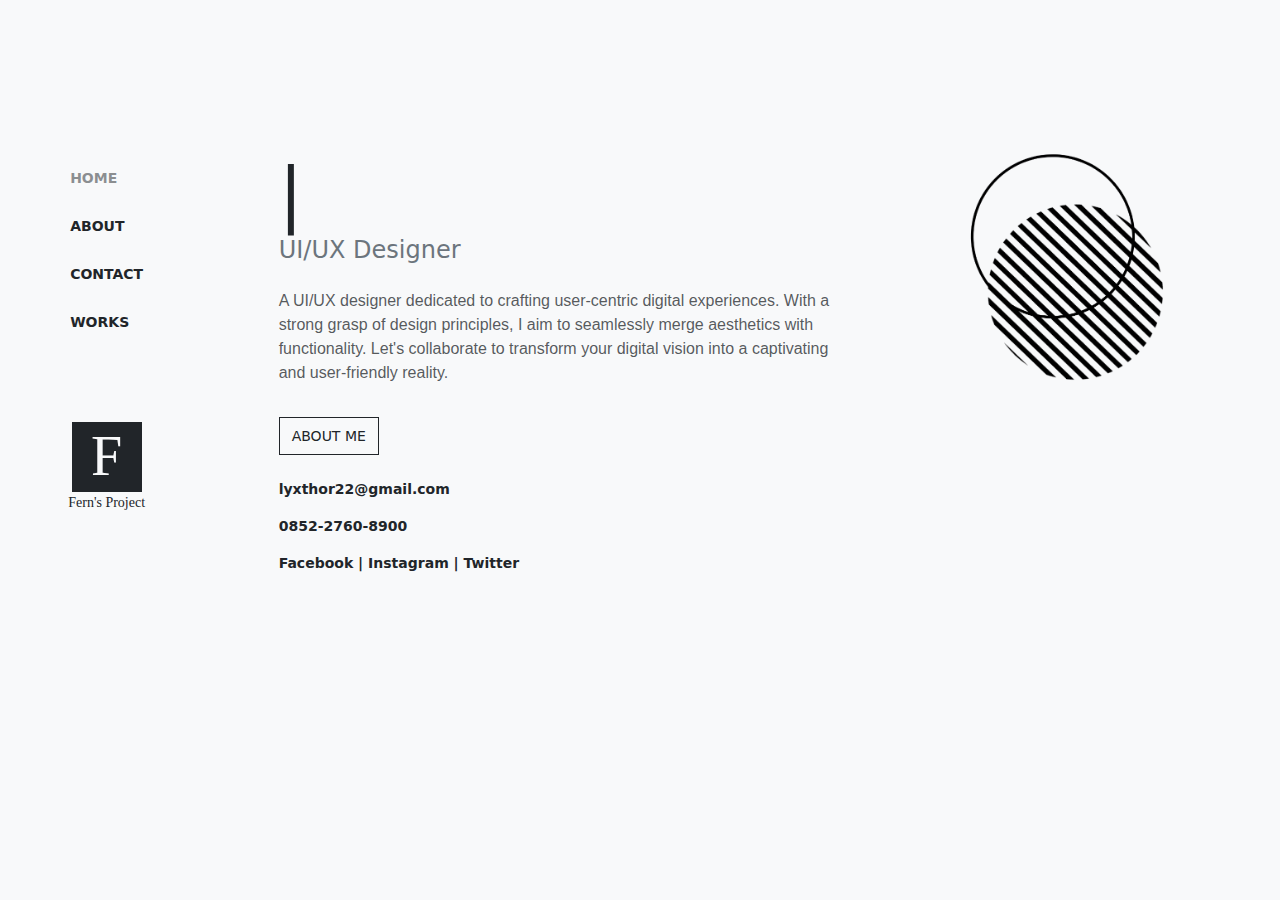
==== index.html @ 43c1fc67 "first commit" ====
<!DOCTYPE html>
<html lang="en">
<head>
    <meta charset="UTF-8">
    <meta name="viewport" content="width=device-width, initial-scale=1.0">
    <title>Document</title>
    <link rel="stylesheet" href="./node_modules/bootstrap/dist/css/bootstrap.min.css">
    <link rel="stylesheet" href="./assets/fontawesome/css/all.min.css">
    <script src="./node_modules/bootstrap/dist/js/bootstrap.bundle.js"></script>
    <script src="./assets/fontawesome/js/all.min.js"></script>
    <style>
        body {
            /* font-family: 'Times New Roman', Times, serif; */
        }
        p {
            font-family: sans-serif;
        }
        .grid {
            display: flex;
            flex-wrap: wrap;
            /* width: 100%; */
        }
        .card {
            aspect-ratio: 1/1;
        }
        .card-long {
            aspect-ratio: 2/1;
        }
        .card-tall {
            aspect-ratio: 2/4;
        }
        #aboutButton {
            position: relative;
            overflow: hidden;
            transition: .3s linear;
            text-transform: uppercase;
        }
        #aboutButton::before {
            content: " ";
            width: 100%;
            height: 100%;
            background-color: #212529;
            position: absolute;
            top: 0px;
            left: 0px;
            transition: .3s linear;
            transform: translateX(-100%);
            z-index: -1;
        }
        #aboutButton:hover {
            color: #f1f1f1;
        }
        #aboutButton:hover::before {
            transform: translateX(0%);
        }
        .font-newroman {
            font-family: 'Times New Roman', Times, serif;
        }
        .logo {
            width: 70px;
        }
        .hero-img {
            transform: scale(0.5);
            transition: all 1000ms ease-out;
            /* animation: scaleup 1000ms ease-out infinite; */
        }
        .hero-img {
            animation: wiggle 4000ms 1200ms ease-out infinite;
        }
        #mobileNavbar {
            transform: translateX(100%);
            transition: all 500ms ease;
        }
        #mobileNavbar.opened {
            transform: translateX(0) !important;
        }
        #tick.pulse {
            animation: pulse 1500ms linear infinite;
        }
        @keyframes scaleup {
            from {
                transform: scale(0.5);
            } to {
                transform: scale(1);
            }
        }
        @keyframes wiggle {
            0% {
                transform: rotate(0deg);
            }
            25% {
                transform: rotate(5deg);
            }
            50% {
                transform: rotate(0deg)
            }
            75% {
                transform: rotate(5deg)
            }
            100% {
                transform: rotate(0deg)
            }
        }
        @keyframes pulse {
            0% {
                opacity: 1;
            }
            25% {
                opacity: 0.3;
            }
            50% {
                opacity: 1;
            }
            75% {
                opacity: 0.3;
            }
            100% {
                opacity: 1;
            }
        }
        .nav-link {
            transition: all .4s ease;
        }
        .nav-link:hover, .nav-link.active {
            opacity: .5;
        }
    </style>
</head>
<body class="bg-light">
    <div class="container-fluid overflow-x-hidden">
        <div class="row align-items-start justify-content-center vh-100 " style="padding-top: 150px;">
            <aside class="col-2 left-0 top-0 d-none d-md-flex flex-column align-items-center justify-content-center h-auto">
                <ul class="list-unstyled mt-3 text-dark">
                    <li><a href="./index.html" class="nav-link mb-4 fw-bold text-uppercase active"><span class="small">Home</span></a></li>
                    <li><a href="./about.html" class="nav-link mb-4 fw-bold text-uppercase"><span class="small">about</span></a></li>
                    <li><a href="./contact.html" class="nav-link mb-4 fw-bold text-uppercase"><span class="small">contact</span></a></li>
                    <li><a href="./gallery.html" class="nav-link mb-4 fw-bold text-uppercase"><span class="small">works</span></a></li>
                </ul>
                <div class="nav-brand logo d-flex justify-content-center align-items-center bg-dark text-light font-newroman mt-5" style="aspect-ratio: 1/1;"><h1 class="m-0 display-4">F</h1></div>
                <div class="font-newroman small">Fern's Project</div>
            </aside>
            
            <nav class="navbar navbar-expand-lg mb-3 d-block d-md-none">
                <div class="container">
                    <div class="nav-brand logo d-flex justify-content-center align-items-center bg-dark text-light font-newroman" style="aspect-ratio: 1/1;"><h1 class="m-0 display-4">F</h1></div>
                    <ul class="navbar nav ms-auto">
                        <li class="nav-item"><button class="nav-link text-dark fs-1" id="openButton"><i class="fas fa-bars"></i></button></li>
                    </ul>
                </div>
            </nav>
            <aside class="vh-100 position-fixed bg-dark col-4 end-0 top-0 d-block d-md-none" style="padding-top: 150px;z-index: 20;" id="mobileNavbar">
                
                <ul class="list-unstyled">
                    <li class="text-center mb-4"><a href="./index.html" class="text-light text-decoration-none text-uppercase small fw-semibold">Home</a></li>
                    <li class="text-center mb-4"><a href="./about.html" class="text-light text-decoration-none text-uppercase small fw-semibold">About</a></li>
                    <li class="text-center mb-4"><a href="./contact.html" class="text-light text-decoration-none text-uppercase small fw-semibold">Contact</a></li>
                    <li class="text-center mb-4"><a href="./gallery.html" class="text-light text-decoration-none text-uppercase small fw-semibold">Works</a></li>
                </ul>
                <button id="closeButton" class="btn text-light p-0 w-100 d-inline text-center"><i class="fas fa-x"></i></button>
            </aside>
            <main class="col-12 col-sm-9 col-md-6">
                <div class="row justify-content-end" >
                    <div class="position-absolute  opacity-25 d-block d-md-none">
                        <img src="./assets/img/circle2.png" alt="" class="col-6 col-sm-4 hero-img">
                    </div>
                    <article class="col-11 position-relative">
                        
                        <h1 class="display-2 fw-bold text-dark text-uppercase m-0" ><span id="pageTitle">felix siahaan</span><span class="fw-light pulse" id="tick">|</span></h1>
                        <h2 class="fs-4 mb-4 text-secondary">UI/UX Designer</h2>
                        <p class="lead fs-6 text-muted fw-light">A UI/UX designer dedicated to crafting user-centric digital experiences. With a strong grasp of design principles, I aim to seamlessly merge aesthetics with functionality. Let's collaborate to transform your digital vision into a captivating and user-friendly reality.</p>
                        <a href="about.html" class="btn border border-dark rounded-0 mt-3" id="aboutButton"><span class="small">About Me</span></a>
                    </article>
                    <footer class="col-11 mt-4">
                        <ul class="list-unstyled fw-bold text-dark small">
                            <li><a href="mailto:lyxthor22@gmail.com" class="nav-link mb-3">lyxthor22@gmail.com</a></li>
                            <li><a href="tel:+6285227608900" class="nav-link mb-3">0852-2760-8900</a></li>
                            <li><a href="https://facebook.com" class="nav-link d-inline mb-3">Facebook</a> | <a href="https://instagram.com" class="nav-link d-inline mb-3">Instagram</a> | <a href="https://twitter.com" class="nav-link d-inline mb-3">Twitter</a></li>
                        </ul>

                    </footer>
                </div>
            </main>
            <section class="col-12 col-md-4 d-none d-md-flex justify-content-center">
                <img src="./assets/img/circle2.png" alt="" class="w-50 hero-img wiggle">
                <!-- <h1 class="display-1  text-center m-0" style="font-family: 'Times New Roman', Times, serif;font-size: 250px;line-height: 220px;">
                    <span>H</span>
                
                </h1> -->
                
                <!-- <img src="./assets/img/hero2.jpg" alt="" class="w-100 object-fit-contain position-absolute bottom-0" style="height: 110vh;transform: translateX(30%);filter: grayscale(120%) brightness(80%)"> -->
            </section>
        </div>
    </div>
    
</body>
<script src="./assets/js/script.js"></script>
<script>
    const pageTitle = document.getElementById('pageTitle')
    const tick = document.getElementById('tick')
    let title = pageTitle.innerText
    let index = 0;
    let startType
    window.onload=()=>{
        const heroImg = document.querySelectorAll('.hero-img')
        heroImg.forEach((hero, index)=>{
            hero.style.transform="scale(1)"
        })
    }
    pageTitle.innerText = ""
    let forward = true
    function typing() {
        tick.classList.remove('pulse')
        if(forward) {
            
            if(index >= title.length) {
                index = index-1
                clearInterval(startType)
                forward = false
                tick.classList.add('pulse')
                setTimeout(()=>{
                    startType = setInterval(typing, 400)
                }, 2000)
            } else {
                pageTitle.innerText+=title[index]
                index++
            }
        } else {
            if(index < 0) {
                index=0
                clearInterval(startType)
                forward = true
                tick.classList.add('pulse')
                setTimeout(()=>{
                    startType = setInterval(typing, 400)
                }, 2000)
            } else {
                pageTitle.innerText=title.slice(0, index)
                index--
            }
        }
    }
    setTimeout(()=>{
        startType = setInterval(typing, 400)
    }, 2000)
    // function animateText() {
        
    // }
    // animateText()
    // startType = setInterval();
</script>
</html>
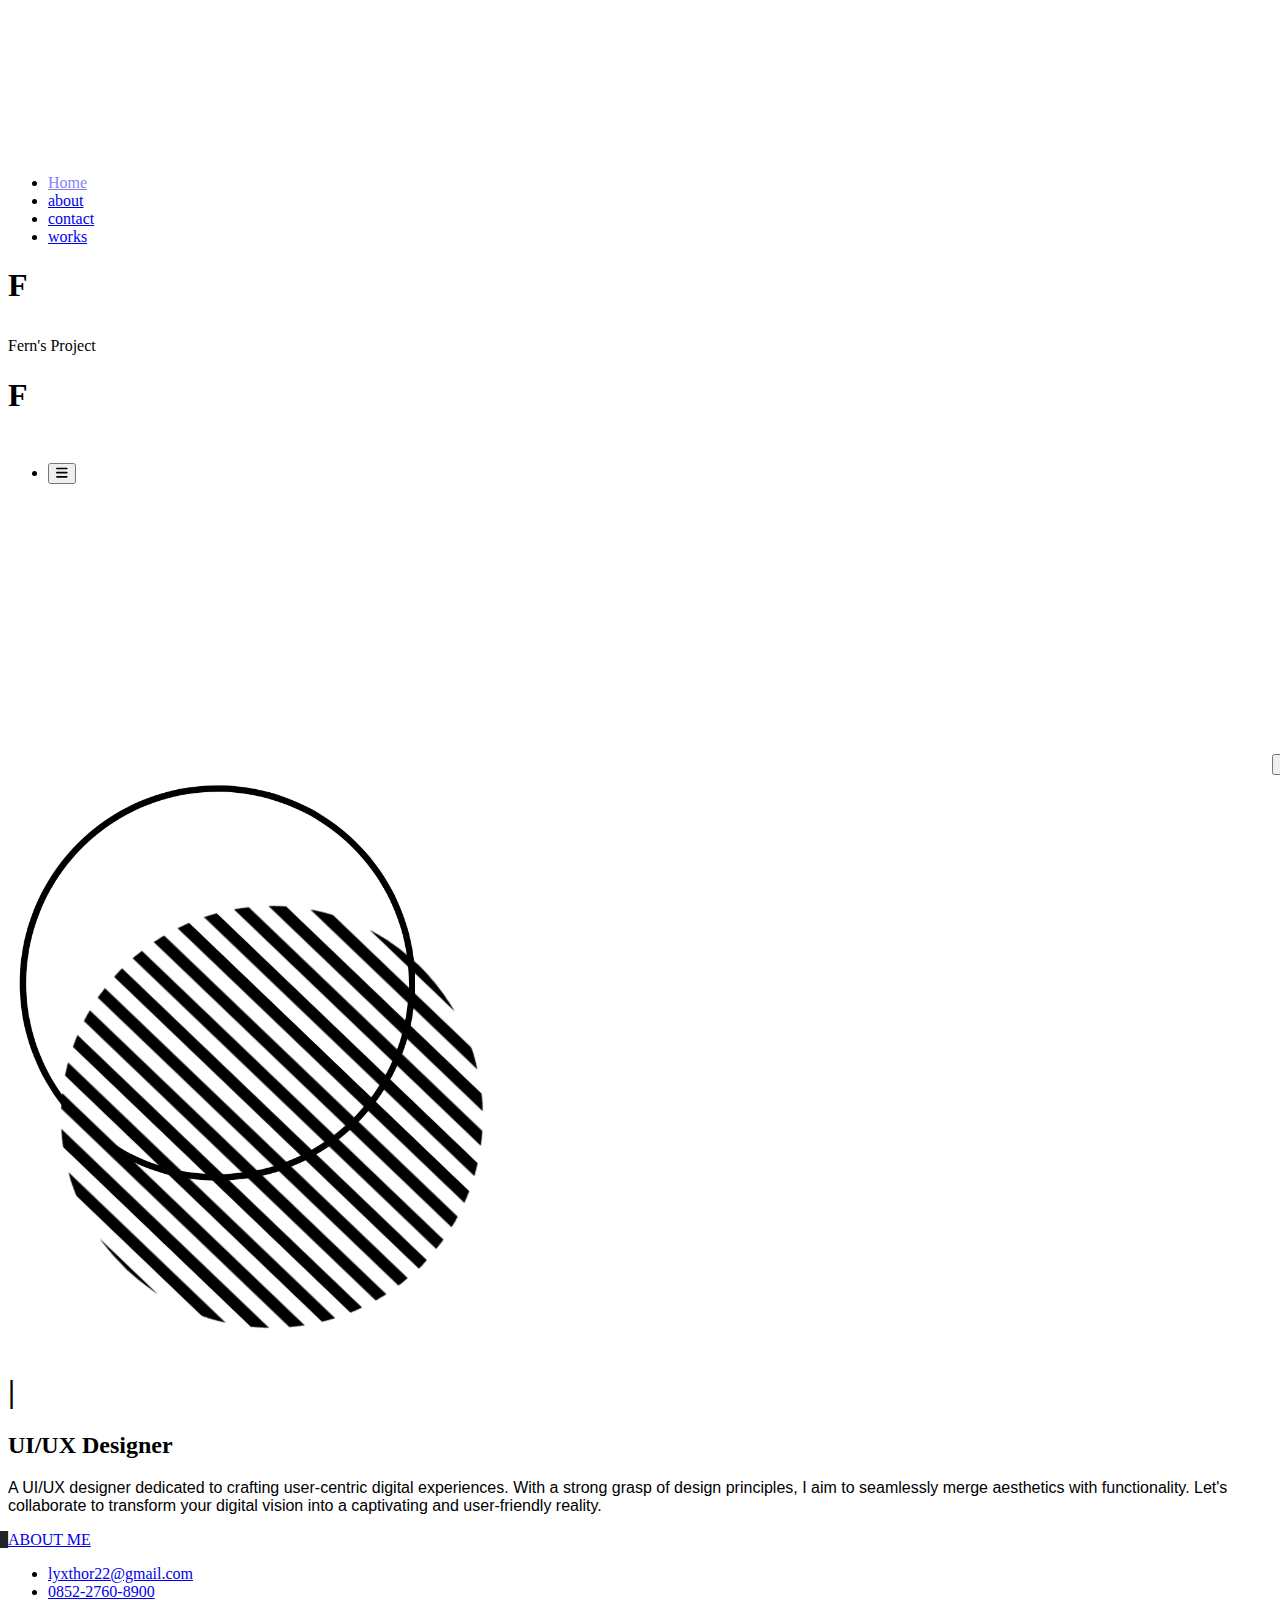
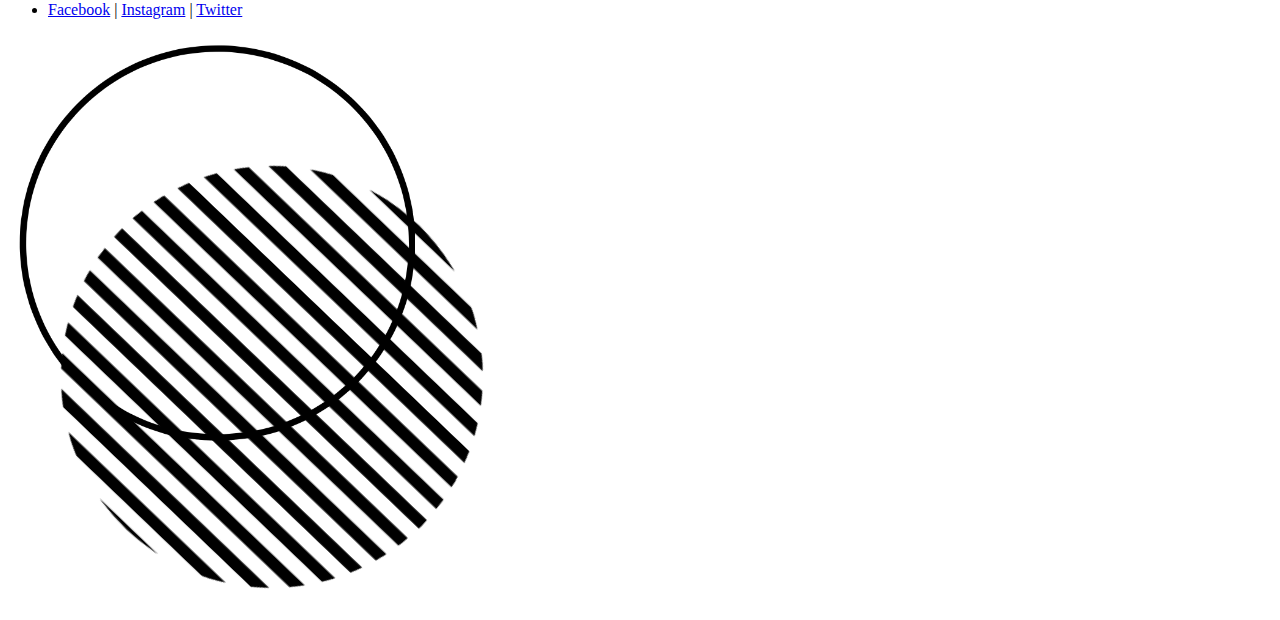
==== commit 04fa6f22: "menghapus direktori node_modules" ====
--- a/index.html
+++ b/index.html
@@ -4,14 +4,11 @@
     <meta charset="UTF-8">
     <meta name="viewport" content="width=device-width, initial-scale=1.0">
     <title>Document</title>
-    <link rel="stylesheet" href="./node_modules/bootstrap/dist/css/bootstrap.min.css">
+    <link rel="stylesheet" href="./bootstrap/dist/css/bootstrap.min.css">
     <link rel="stylesheet" href="./assets/fontawesome/css/all.min.css">
-    <script src="./node_modules/bootstrap/dist/js/bootstrap.bundle.js"></script>
+    <script src="./bootstrap/dist/js/bootstrap.bundle.js"></script>
     <script src="./assets/fontawesome/js/all.min.js"></script>
     <style>
-        body {
-            /* font-family: 'Times New Roman', Times, serif; */
-        }
         p {
             font-family: sans-serif;
         }
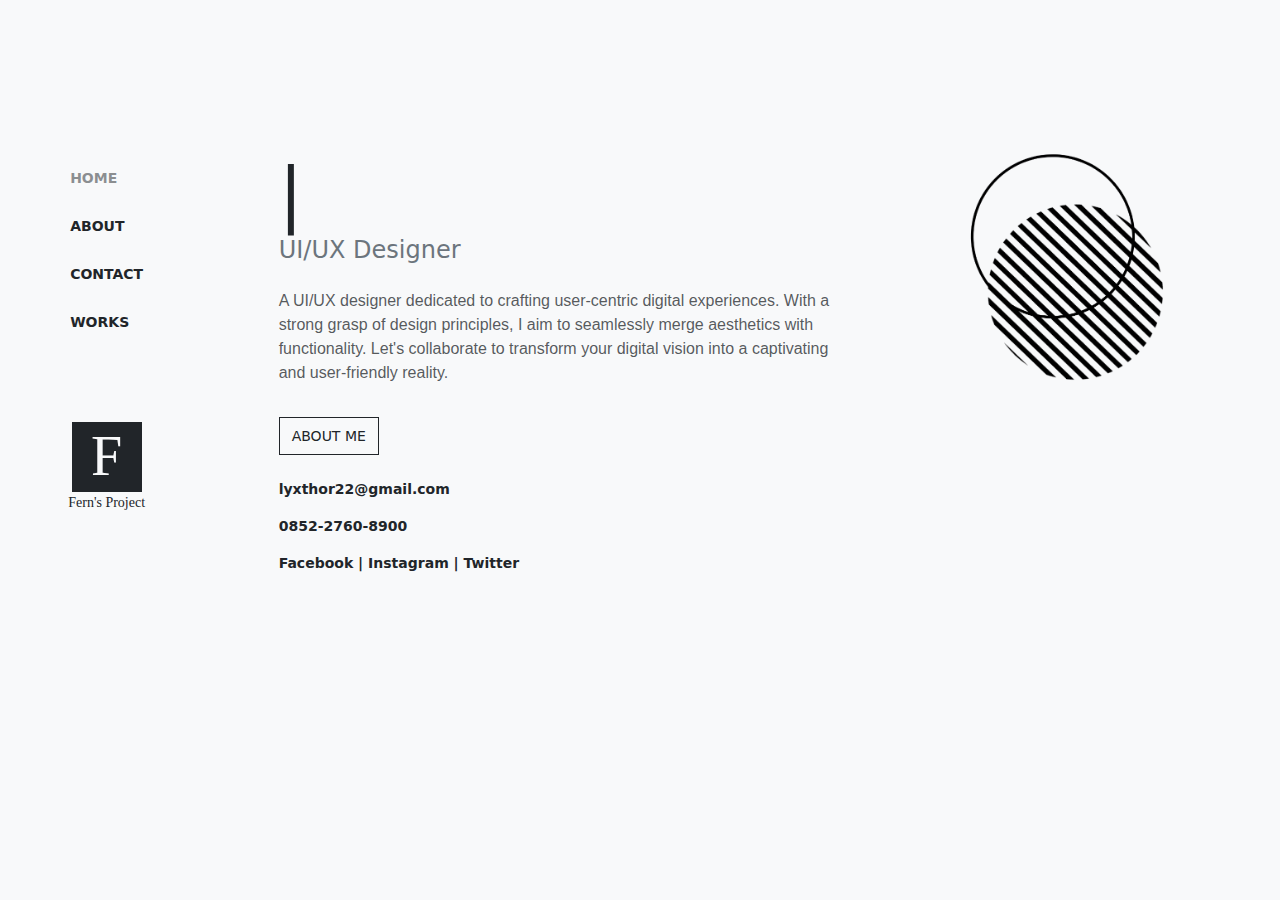
==== commit 60daecc9: "gak jadi" ====
--- a/index.html
+++ b/index.html
@@ -4,9 +4,9 @@
     <meta charset="UTF-8">
     <meta name="viewport" content="width=device-width, initial-scale=1.0">
     <title>Document</title>
-    <link rel="stylesheet" href="./bootstrap/dist/css/bootstrap.min.css">
+    <link rel="stylesheet" href="./node_modules/bootstrap/dist/css/bootstrap.min.css">
     <link rel="stylesheet" href="./assets/fontawesome/css/all.min.css">
-    <script src="./bootstrap/dist/js/bootstrap.bundle.js"></script>
+    <script src="./node_modules/bootstrap/dist/js/bootstrap.bundle.js"></script>
     <script src="./assets/fontawesome/js/all.min.js"></script>
     <style>
         p {
